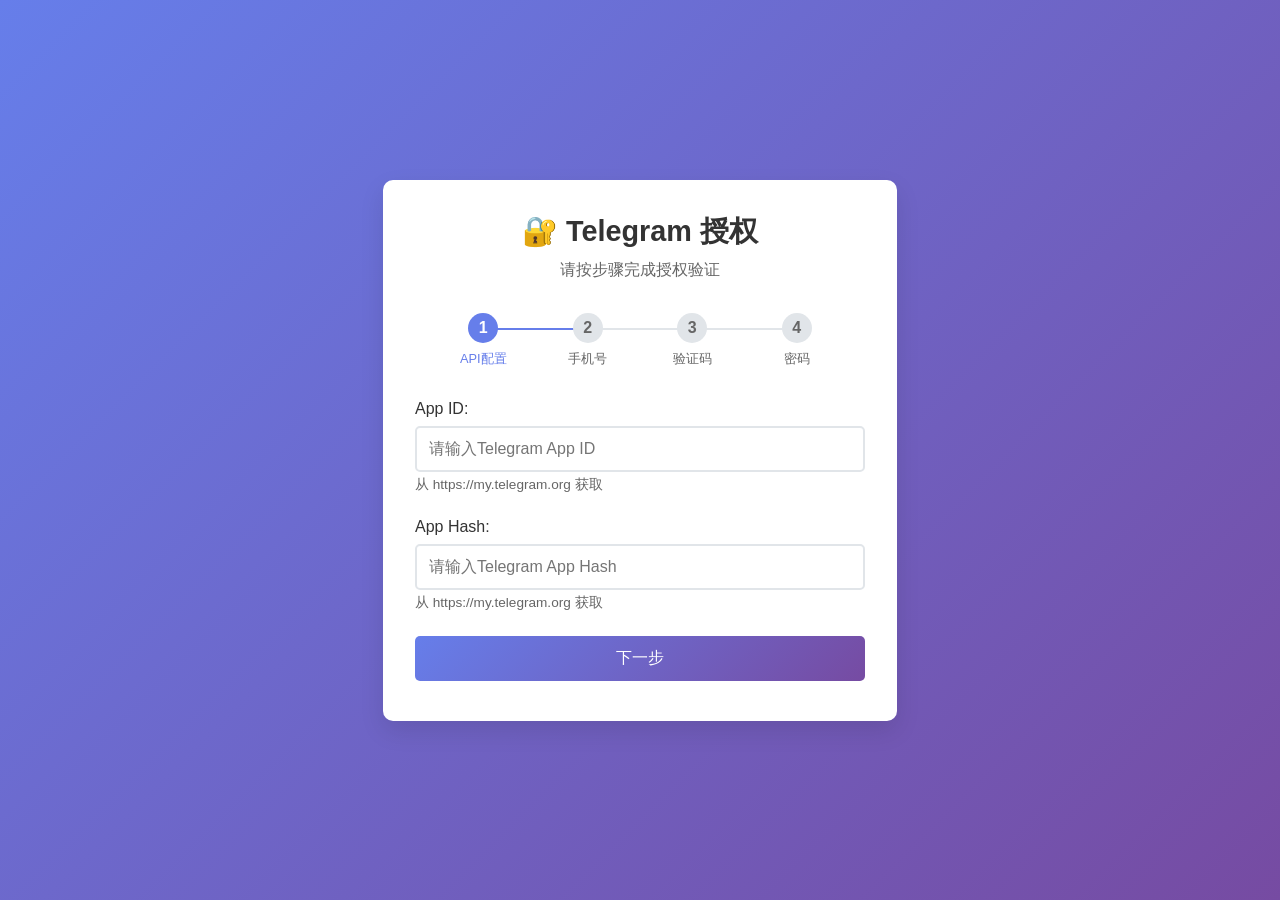
==== src/main/resources/static/auth.html @ b2cf7a18 "first commit" ====
<!DOCTYPE html>
<html lang="zh-CN">
<head>
    <meta charset="UTF-8">
    <meta name="viewport" content="width=device-width, initial-scale=1.0">
    <title>Telegram 授权</title>
    <style>
        body {
            font-family: 'Segoe UI', Tahoma, Geneva, Verdana, sans-serif;
            background: linear-gradient(135deg, #667eea 0%, #764ba2 100%);
            margin: 0;
            padding: 0;
            min-height: 100vh;
            display: flex;
            justify-content: center;
            align-items: center;
        }
        .container {
            background: white;
            padding: 2rem;
            border-radius: 10px;
            box-shadow: 0 10px 25px rgba(0,0,0,0.1);
            width: 100%;
            max-width: 450px;
        }
        .header {
            text-align: center;
            margin-bottom: 2rem;
        }
        .header h1 {
            color: #333;
            margin: 0;
            font-size: 1.8rem;
        }
        .header p {
            color: #666;
            margin: 0.5rem 0 0 0;
        }
        .step-indicator {
            display: flex;
            justify-content: space-between;
            margin-bottom: 2rem;
            padding: 0 1rem;
        }
        .step {
            display: flex;
            flex-direction: column;
            align-items: center;
            flex: 1;
            position: relative;
        }
        .step:not(:last-child)::after {
            content: '';
            position: absolute;
            top: 15px;
            right: -50%;
            width: 100%;
            height: 2px;
            background: #e1e5e9;
            z-index: 1;
        }
        .step.active:not(:last-child)::after {
            background: #667eea;
        }
        .step-number {
            width: 30px;
            height: 30px;
            border-radius: 50%;
            background: #e1e5e9;
            color: #666;
            display: flex;
            align-items: center;
            justify-content: center;
            font-weight: bold;
            margin-bottom: 0.5rem;
            position: relative;
            z-index: 2;
        }
        .step.active .step-number {
            background: #667eea;
            color: white;
        }
        .step.completed .step-number {
            background: #28a745;
            color: white;
        }
        .step-label {
            font-size: 0.8rem;
            color: #666;
            text-align: center;
        }
        .step.active .step-label {
            color: #667eea;
            font-weight: 500;
        }
        .form-step {
            display: none;
        }
        .form-step.active {
            display: block;
        }
        .form-group {
            margin-bottom: 1.5rem;
        }
        label {
            display: block;
            margin-bottom: 0.5rem;
            color: #333;
            font-weight: 500;
        }
        input[type="text"], input[type="password"], input[type="tel"] {
            width: 100%;
            padding: 0.75rem;
            border: 2px solid #e1e5e9;
            border-radius: 5px;
            font-size: 1rem;
            transition: border-color 0.3s;
            box-sizing: border-box;
        }
        input[type="text"]:focus, input[type="password"]:focus, input[type="tel"]:focus {
            outline: none;
            border-color: #667eea;
        }
        .btn {
            width: 100%;
            padding: 0.75rem;
            background: linear-gradient(135deg, #667eea 0%, #764ba2 100%);
            color: white;
            border: none;
            border-radius: 5px;
            font-size: 1rem;
            cursor: pointer;
            transition: transform 0.2s;
            margin-bottom: 0.5rem;
        }
        .btn:hover {
            transform: translateY(-2px);
        }
        .btn:disabled {
            opacity: 0.6;
            cursor: not-allowed;
            transform: none;
        }
        .btn-secondary {
            background: #6c757d;
        }
        .message {
            padding: 0.75rem;
            border-radius: 5px;
            margin-bottom: 1rem;
            text-align: center;
        }
        .message.success {
            background: #d4edda;
            color: #155724;
            border: 1px solid #c3e6cb;
        }
        .message.error {
            background: #f8d7da;
            color: #721c24;
            border: 1px solid #f5c6cb;
        }
        .message.info {
            background: #d1ecf1;
            color: #0c5460;
            border: 1px solid #bee5eb;
        }
        .input-group {
            display: flex;
            gap: 0.5rem;
        }
        .input-group input {
            flex: 1;
        }
        .help-text {
            font-size: 0.85rem;
            color: #666;
            margin-top: 0.25rem;
        }
    </style>
</head>
<body>
    <div class="container">
        <div class="header">
            <h1>🔐 Telegram 授权</h1>
            <p>请按步骤完成授权验证</p>
        </div>
        
        <div class="step-indicator">
            <div class="step active" id="step-1">
                <div class="step-number">1</div>
                <div class="step-label">API配置</div>
            </div>
            <div class="step" id="step-2">
                <div class="step-number">2</div>
                <div class="step-label">手机号</div>
            </div>
            <div class="step" id="step-3">
                <div class="step-number">3</div>
                <div class="step-label">验证码</div>
            </div>
            <div class="step" id="step-4">
                <div class="step-number">4</div>
                <div class="step-label">密码</div>
            </div>
        </div>
        
        <div id="message"></div>
        
        <!-- 步骤1: API配置 -->
        <div class="form-step active" id="form-step-1">
            <div class="form-group">
                <label for="appId">App ID:</label>
                <input type="text" id="appId" placeholder="请输入Telegram App ID">
                <div class="help-text">从 https://my.telegram.org 获取</div>
            </div>
            <div class="form-group">
                <label for="appHash">App Hash:</label>
                <input type="text" id="appHash" placeholder="请输入Telegram App Hash">
                <div class="help-text">从 https://my.telegram.org 获取</div>
            </div>
            <button class="btn" onclick="submitApiConfig()">下一步</button>
        </div>
        
        <!-- 步骤2: 手机号 -->
        <div class="form-step" id="form-step-2">
            <div class="form-group">
                <label for="phoneNumber">手机号:</label>
                <input type="tel" id="phoneNumber" placeholder="请输入手机号 (如: +8613812345678)">
                <div class="help-text">请包含国家代码，如中国号码以+86开头</div>
            </div>
            <button class="btn" onclick="submitPhoneNumber()">发送验证码</button>
            <button class="btn btn-secondary" onclick="previousStep()">上一步</button>
        </div>
        
        <!-- 步骤3: 验证码 -->
        <div class="form-step" id="form-step-3">
            <div class="form-group">
                <label for="authCode">验证码:</label>
                <input type="text" id="authCode" placeholder="请输入收到的验证码">
                <div class="help-text">验证码已发送到您的Telegram账号</div>
            </div>
            <button class="btn" onclick="submitAuthCode()">验证</button>
            <button class="btn btn-secondary" onclick="previousStep()">上一步</button>
        </div>
        
        <!-- 步骤4: 二级密码 -->
        <div class="form-step" id="form-step-4">
            <div class="form-group">
                <label for="password">二级密码:</label>
                <input type="password" id="password" placeholder="请输入Telegram二级密码">
                <div class="help-text">如果您设置了两步验证，请输入密码</div>
            </div>
            <button class="btn" onclick="submitPassword()">完成验证</button>
            <button class="btn btn-secondary" onclick="skipPassword()">跳过 (无二级密码)</button>
            <button class="btn btn-secondary" onclick="previousStep()">上一步</button>
        </div>
        
        <!-- 完成页面 -->
        <div class="form-step" id="form-step-complete">
            <div class="message success">
                <h3>🎉 授权完成！</h3>
                <p>Telegram服务已成功启动，Session已生成。</p>
            </div>
            <button class="btn" onclick="location.reload()">重新开始</button>
        </div>
    </div>

    <script>
        let currentStep = 1;
        const maxSteps = 4;
        
        function showMessage(text, type) {
            const messageDiv = document.getElementById('message');
            messageDiv.innerHTML = `<div class="message ${type}">${text}</div>`;
            setTimeout(() => {
                messageDiv.innerHTML = '';
            }, 5000);
        }
        
        function updateStepIndicator() {
            for (let i = 1; i <= maxSteps; i++) {
                const step = document.getElementById(`step-${i}`);
                const formStep = document.getElementById(`form-step-${i}`);
                
                step.classList.remove('active', 'completed');
                formStep.classList.remove('active');
                
                if (i < currentStep) {
                    step.classList.add('completed');
                } else if (i === currentStep) {
                    step.classList.add('active');
                    formStep.classList.add('active');
                }
            }
        }
        
        function nextStep() {
            if (currentStep < maxSteps) {
                currentStep++;
                updateStepIndicator();
            }
        }
        
        function previousStep() {
            if (currentStep > 1) {
                currentStep--;
                updateStepIndicator();
            }
        }
        
        function showComplete() {
            document.getElementById('form-step-complete').classList.add('active');
            // 隐藏所有步骤
            for (let i = 1; i <= maxSteps; i++) {
                document.getElementById(`form-step-${i}`).classList.remove('active');
                document.getElementById(`step-${i}`).classList.add('completed');
                document.getElementById(`step-${i}`).classList.remove('active');
            }
        }
        
        async function submitApiConfig() {
            const appId = document.getElementById('appId').value.trim();
            const appHash = document.getElementById('appHash').value.trim();
            
            if (!appId || !appHash) {
                showMessage('请填写完整的App ID和App Hash', 'error');
                return;
            }
            
            try {
                const response = await fetch('/api/telegram/config', {
                    method: 'POST',
                    headers: {
                        'Content-Type': 'application/json',
                    },
                    body: JSON.stringify({ appId: parseInt(appId), appHash: appHash })
                });
                
                const result = await response.json();
                if (result.success) {
                    showMessage('API配置成功', 'success');
                    nextStep();
                } else {
                    showMessage(result.message || 'API配置失败', 'error');
                }
            } catch (error) {
                showMessage('网络错误: ' + error.message, 'error');
            }
        }
        
        async function submitPhoneNumber() {
            const phoneNumber = document.getElementById('phoneNumber').value.trim();
            
            if (!phoneNumber) {
                showMessage('请输入手机号', 'error');
                return;
            }
            
            try {
                // 先检查当前状态
                const statusResponse = await fetch('/api/telegram/status');
                const status = await statusResponse.text();
                
                if (status.includes('AuthorizationStateWaitCode')) {
                    // 如果已经在等待验证码，直接跳转
                    showMessage('验证码已发送，请输入验证码', 'info');
                    nextStep();
                    return;
                }
                
                const response = await fetch('/api/telegram/auth/phone', {
                    method: 'POST',
                    headers: {
                        'Content-Type': 'application/json',
                    },
                    body: JSON.stringify({ phoneNumber: phoneNumber })
                });
                
                const result = await response.json();
                if (result.success) {
                    showMessage('验证码已发送', 'success');
                    nextStep();
                } else {
                    showMessage(result.message || '发送验证码失败', 'error');
                }
            } catch (error) {
                showMessage('网络错误: ' + error.message, 'error');
            }
        }
        
        async function submitAuthCode() {
            const code = document.getElementById('authCode').value.trim();
            
            if (!code) {
                showMessage('请输入验证码', 'error');
                return;
            }
            
            try {
                const response = await fetch('/api/telegram/auth/code', {
                    method: 'POST',
                    headers: {
                        'Content-Type': 'application/json',
                    },
                    body: JSON.stringify({ code: code })
                });
                
                const result = await response.json();
                if (result.success) {
                    if (result.needPassword) {
                        showMessage('验证码正确，请输入二级密码', 'info');
                        nextStep();
                    } else {
                        showMessage('验证成功！', 'success');
                        showComplete();
                    }
                } else {
                    showMessage(result.message || '验证码错误', 'error');
                }
            } catch (error) {
                showMessage('网络错误: ' + error.message, 'error');
            }
        }
        
        async function submitPassword() {
            const password = document.getElementById('password').value.trim();
            
            if (!password) {
                showMessage('请输入密码', 'error');
                return;
            }
            
            try {
                const response = await fetch('/api/telegram/auth/password', {
                    method: 'POST',
                    headers: {
                        'Content-Type': 'application/json',
                    },
                    body: JSON.stringify({ password: password })
                });
                
                const result = await response.json();
                if (result.success) {
                    showMessage('验证成功！', 'success');
                    showComplete();
                } else {
                    showMessage(result.message || '密码错误', 'error');
                }
            } catch (error) {
                showMessage('网络错误: ' + error.message, 'error');
            }
        }
        
        async function skipPassword() {
            showMessage('已跳过二级密码验证', 'info');
            showComplete();
        }
        
        // 回车键提交
        document.addEventListener('keypress', function(e) {
            if (e.key === 'Enter') {
                const activeStep = document.querySelector('.form-step.active');
                const button = activeStep.querySelector('.btn:not(.btn-secondary)');
                if (button) {
                    button.click();
                }
            }
        });
        
        // 检查当前授权状态并跳转到正确步骤
        async function checkCurrentStatus() {
            try {
                const response = await fetch('/api/telegram/status');
                const status = await response.text();
                
                if (status.includes('AuthorizationStateWaitCode')) {
                    // 如果已经在等待验证码，跳转到验证码步骤
                    currentStep = 3;
                    showMessage('检测到已发送验证码，请输入验证码', 'info');
                } else if (status.includes('AuthorizationStateWaitPassword')) {
                    // 如果在等待密码，跳转到密码步骤
                    currentStep = 4;
                    showMessage('检测到需要输入二级密码', 'info');
                } else if (status.includes('AuthorizationStateReady')) {
                    // 如果已经授权完成
                    showComplete();
                    return;
                } else if (status.includes('AuthorizationStateWaitPhoneNumber')) {
                    // 如果在等待手机号，跳转到手机号步骤
                    currentStep = 2;
                }
                
                updateStepIndicator();
            } catch (error) {
                console.log('无法获取状态，从第一步开始');
                updateStepIndicator();
            }
        }
        
        // 页面加载时初始化
         window.onload = function() {
             checkCurrentStatus();
         };
    </script>
</body>
</html>
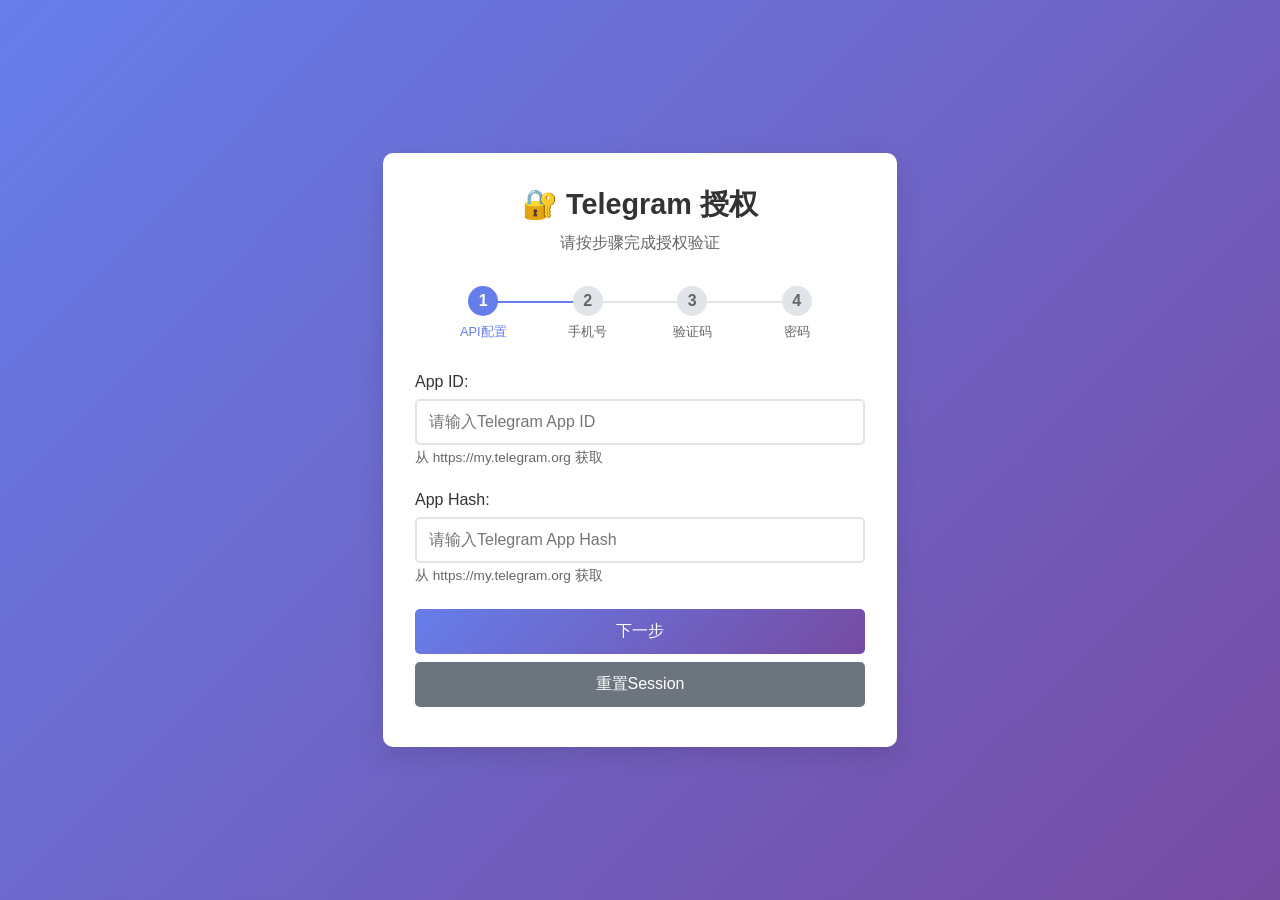
==== commit 65fd157e: "修复session恢复功能并新增MongoDB支持 - 修复TelegramService中autoInitializeClient和initializeClient方法数据库目录路径不一致问题 - " ====
--- a/src/main/resources/static/auth.html
+++ b/src/main/resources/static/auth.html
@@ -220,6 +220,7 @@
                 <div class="help-text">从 https://my.telegram.org 获取</div>
             </div>
             <button class="btn" onclick="submitApiConfig()">下一步</button>
+            <button class="btn btn-secondary" onclick="resetSession()">重置Session</button>
         </div>
         
         <!-- 步骤2: 手机号 -->
@@ -309,7 +310,7 @@
             }
         }
         
-        function showComplete() {
+        async function showComplete() {
             document.getElementById('form-step-complete').classList.add('active');
             // 隐藏所有步骤
             for (let i = 1; i <= maxSteps; i++) {
@@ -317,6 +318,41 @@
                 document.getElementById(`step-${i}`).classList.add('completed');
                 document.getElementById(`step-${i}`).classList.remove('active');
             }
+            
+            // 检查是否有待导入的账号昵称
+            const pendingNickname = localStorage.getItem('pendingAccountNickname');
+            if (pendingNickname) {
+                try {
+                     // 导入session到多账号系统
+                     const response = await fetch('/api/multi-telegram/import-legacy-session', {
+                         method: 'POST',
+                         headers: {
+                             'Content-Type': 'application/json'
+                         },
+                         body: JSON.stringify({ nickname: pendingNickname })
+                     });
+                    
+                    const result = await response.json();
+                    if (result.success) {
+                        // 清除待导入的昵称
+                        localStorage.removeItem('pendingAccountNickname');
+                        
+                        // 显示成功消息并提供跳转选项
+                        showMessage('认证完成！Session已导入到多账号系统', 'success');
+                        
+                        // 3秒后自动跳转到多账号页面
+                        setTimeout(() => {
+                            if (confirm('是否跳转到多账号管理页面？')) {
+                                window.location.href = '/multi-account.html';
+                            }
+                        }, 3000);
+                    } else {
+                        showMessage('Session导入失败：' + result.message, 'error');
+                    }
+                } catch (error) {
+                    showMessage('导入Session时发生错误：' + error.message, 'error');
+                }
+            }
         }
         
         async function submitApiConfig() {
@@ -329,6 +365,15 @@
             }
             
             try {
+                // 先清理现有session以避免文件锁定冲突
+                showMessage('正在清理现有session...', 'info');
+                await fetch('/api/telegram/session/clear', {
+                    method: 'DELETE'
+                });
+                
+                // 等待一秒确保清理完成
+                await new Promise(resolve => setTimeout(resolve, 1000));
+                
                 const response = await fetch('/api/telegram/config', {
                     method: 'POST',
                     headers: {
@@ -343,6 +388,28 @@
                     nextStep();
                 } else {
                     showMessage(result.message || 'API配置失败', 'error');
+                }
+            } catch (error) {
+                showMessage('网络错误: ' + error.message, 'error');
+            }
+        }
+        
+        async function resetSession() {
+            try {
+                showMessage('正在重置Session...', 'info');
+                const response = await fetch('/api/telegram/session/clear', {
+                    method: 'DELETE'
+                });
+                
+                const result = await response.json();
+                
+                if (result.success) {
+                    showMessage('Session重置成功！', 'success');
+                    // 重置到第一步
+                    currentStep = 1;
+                    updateStepIndicator();
+                } else {
+                    showMessage(result.message || 'Session重置失败', 'error');
                 }
             } catch (error) {
                 showMessage('网络错误: ' + error.message, 'error');
